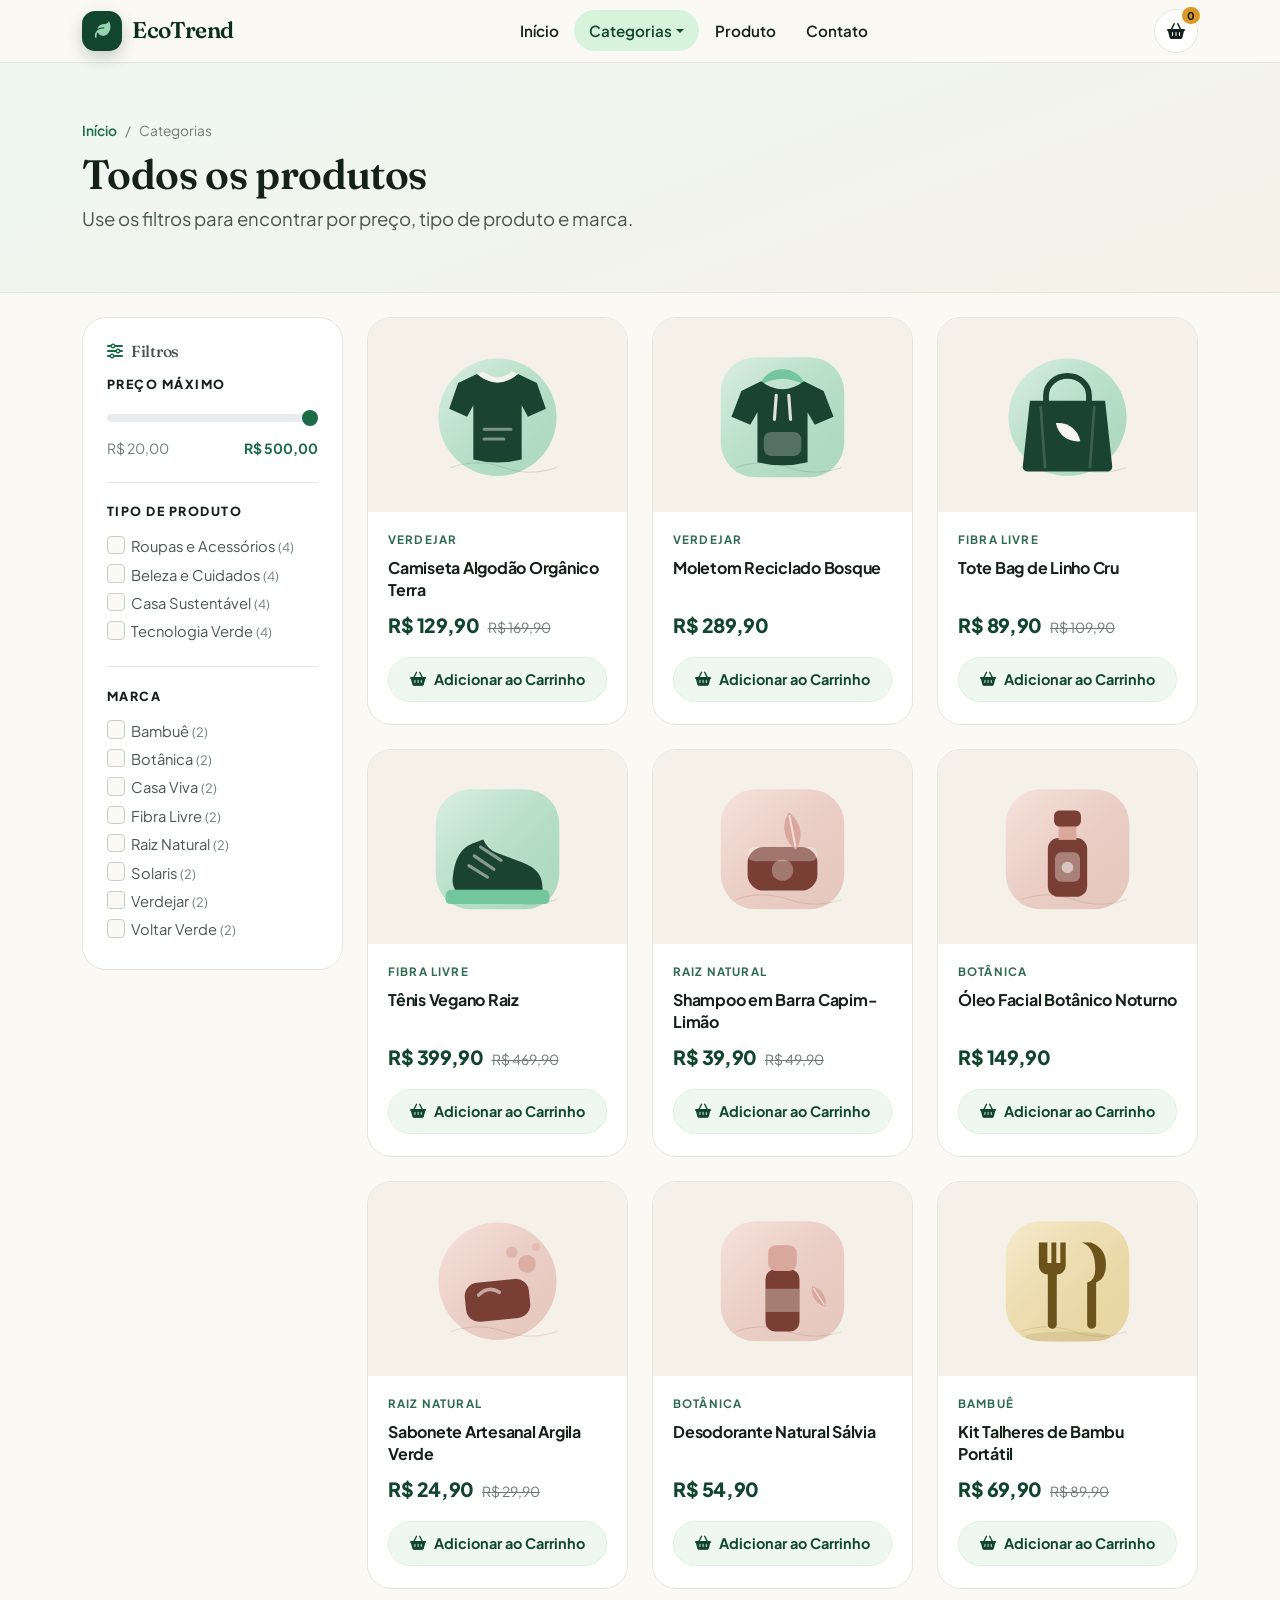
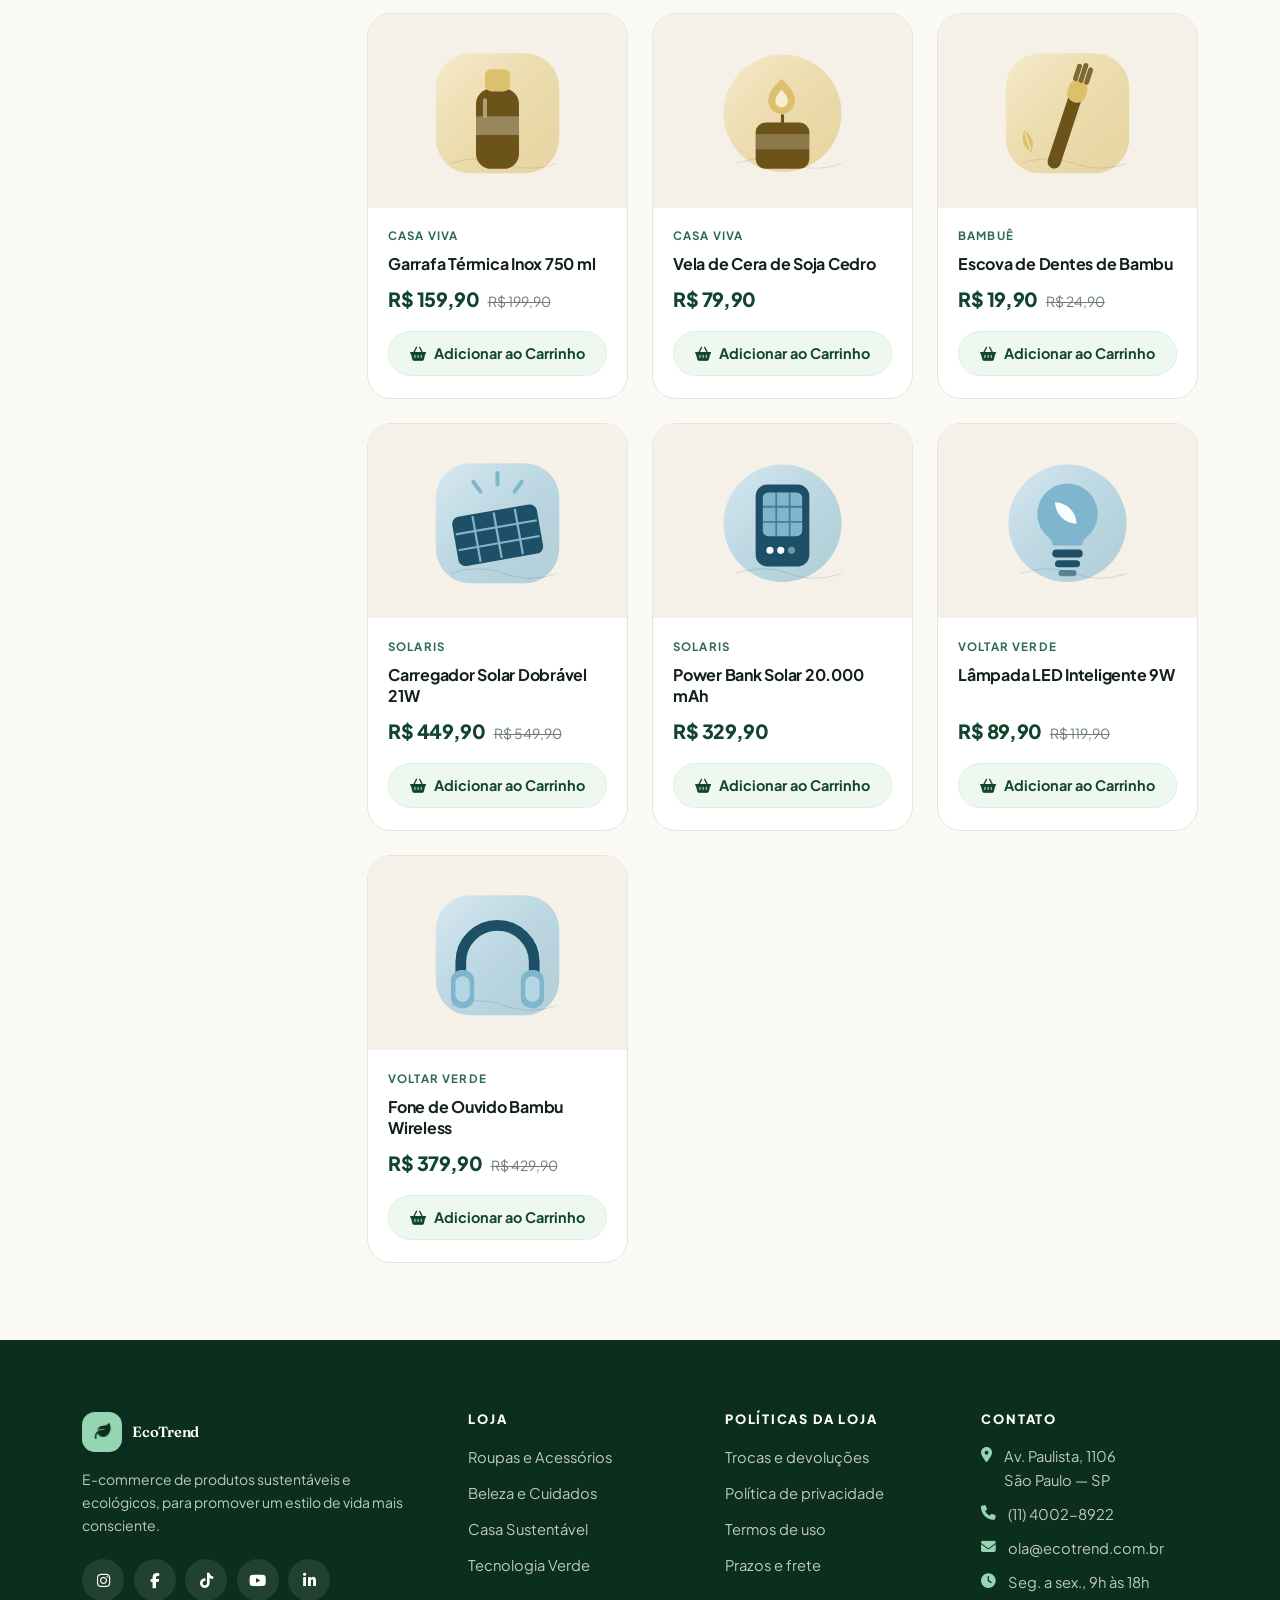
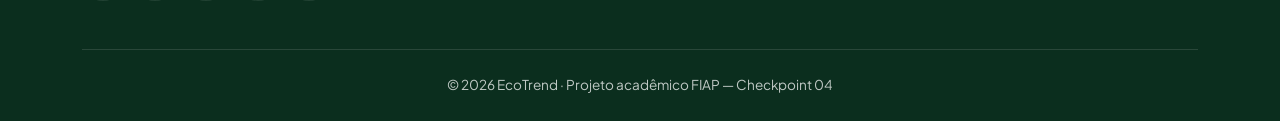
==== src/categorias.html @ 40279499 "adjusted project structure" ====
<!DOCTYPE html>
<html lang="pt-BR">
<head>
  <meta charset="UTF-8">
  <meta name="viewport" content="width=device-width, initial-scale=1">
  <meta name="description" content="Catálogo da EcoTrend com filtros por preço, tipo de produto e marca.">
  <title>Categorias — EcoTrend</title>

  <link rel="icon" href="img/favicon.svg" type="image/svg+xml">

  <!-- Google Fonts -->
  <link rel="preconnect" href="https://fonts.googleapis.com">
  <link rel="preconnect" href="https://fonts.gstatic.com" crossorigin>
  <link href="https://fonts.googleapis.com/css2?family=Fraunces:opsz,wght@9..144,400;9..144,600&family=Plus+Jakarta+Sans:wght@400;500;600;700;800&display=swap" rel="stylesheet">

  <!-- Bootstrap 5 -->
  <link href="https://cdn.jsdelivr.net/npm/bootstrap@5.3.3/dist/css/bootstrap.min.css" rel="stylesheet">
  <!-- Font Awesome 6 -->
  <link href="https://cdnjs.cloudflare.com/ajax/libs/font-awesome/6.5.2/css/all.min.css" rel="stylesheet">
  <!-- Estilos personalizados -->
  <link href="css/style.css" rel="stylesheet">
</head>
<body>

<!-- ===================== HEADER: logo, menu e ícone de carrinho ===================== -->
<header>
  <nav class="navbar navbar-expand-lg navbar-eco sticky-top" aria-label="Navegação principal">
    <div class="container">
      <a class="brand" href="../index.html">
        <span class="brand__mark"><i class="fa-solid fa-leaf"></i></span>
        EcoTrend
      </a>

      <div class="d-flex align-items-center gap-2 order-lg-last">
        <a href="#" class="icon-btn" aria-label="Carrinho de compras">
          <i class="fa-solid fa-basket-shopping"></i>
          <span class="cart-count">0</span>
        </a>
        <button class="navbar-toggler d-lg-none" type="button" data-bs-toggle="collapse"
                data-bs-target="#menuPrincipal" aria-controls="menuPrincipal"
                aria-expanded="false" aria-label="Abrir menu">
          <i class="fa-solid fa-bars"></i>
        </button>
      </div>

      <div class="collapse navbar-collapse flex-lg-grow-1" id="menuPrincipal">
        <ul class="navbar-nav mx-lg-auto mb-2 mb-lg-0">
          <li class="nav-item"><a class="nav-link" href="../index.html">Início</a></li>
          <li class="nav-item dropdown">
            <a class="nav-link active dropdown-toggle" href="categorias.html" role="button"
               data-bs-toggle="dropdown" aria-expanded="false">Categorias</a>
            <ul class="dropdown-menu">
              <li><a class="dropdown-item" href="categorias.html?cat=roupas"><i class="fa-solid fa-shirt"></i> Roupas e Acessórios</a></li>
              <li><a class="dropdown-item" href="categorias.html?cat=beleza"><i class="fa-solid fa-pump-soap"></i> Beleza e Cuidados</a></li>
              <li><a class="dropdown-item" href="categorias.html?cat=casa"><i class="fa-solid fa-mug-saucer"></i> Casa Sustentável</a></li>
              <li><a class="dropdown-item" href="categorias.html?cat=tech"><i class="fa-solid fa-solar-panel"></i> Tecnologia Verde</a></li>
              <li><hr class="dropdown-divider"></li>
              <li><a class="dropdown-item" href="categorias.html"><i class="fa-solid fa-grip"></i> Ver todos os produtos</a></li>
            </ul>
          </li>
          <li class="nav-item"><a class="nav-link" href="produto.html">Produto</a></li>
          <li class="nav-item"><a class="nav-link" href="contato.html">Contato</a></li>
        </ul>
      </div>
    </div>
  </nav>
</header>

<main>
  <section class="page-head">
    <div class="container">
      <nav aria-label="Você está aqui">
        <ol class="breadcrumb mb-2">
          <li class="breadcrumb-item"><a href="../index.html">Início</a></li>
          <li class="breadcrumb-item active" aria-current="page">Categorias</li>
        </ol>
      </nav>
      <h1 class="section-title">Todos os produtos</h1>
      <p class="lead-eco mb-0">Use os filtros para encontrar por preço, tipo de produto e marca.</p>
    </div>
  </section>

  <section class="section pt-4">
    <div class="container">
      <!-- colunas do Bootstrap: filtros à esquerda, produtos à direita -->
      <div class="row g-4">

        <!-- ---------- FILTROS LATERAIS ---------- -->
        <aside class="col-lg-3">
          <div class="filters">
            <h2 class="h6 mb-3"><i class="fa-solid fa-sliders me-2 text-eco"></i>Filtros</h2>

            <div class="filter-group">
              <h3>Preço máximo</h3>
              <input type="range" class="form-range" id="filtroPreco" min="20" max="500" step="10" value="500"
                     aria-label="Preço máximo">
              <div class="d-flex justify-content-between small">
                <span class="text-muted-eco">R$ 20,00</span>
                <strong class="text-eco" id="precoLabel">R$ 500,00</strong>
              </div>
            </div>

            <div class="filter-group">
              <h3>Tipo de produto</h3>
              <div class="form-check">
                  <input class="form-check-input" type="checkbox" value="roupas" id="cat-roupas" data-filtro="categoria">
                  <label class="form-check-label" for="cat-roupas">Roupas e Acessórios
                    <span class="count">(4)</span>
                  </label>
                </div>
                <div class="form-check">
                  <input class="form-check-input" type="checkbox" value="beleza" id="cat-beleza" data-filtro="categoria">
                  <label class="form-check-label" for="cat-beleza">Beleza e Cuidados
                    <span class="count">(4)</span>
                  </label>
                </div>
                <div class="form-check">
                  <input class="form-check-input" type="checkbox" value="casa" id="cat-casa" data-filtro="categoria">
                  <label class="form-check-label" for="cat-casa">Casa Sustentável
                    <span class="count">(4)</span>
                  </label>
                </div>
                <div class="form-check">
                  <input class="form-check-input" type="checkbox" value="tech" id="cat-tech" data-filtro="categoria">
                  <label class="form-check-label" for="cat-tech">Tecnologia Verde
                    <span class="count">(4)</span>
                  </label>
                </div>
            </div>

            <div class="filter-group">
              <h3>Marca</h3>
              <div class="form-check">
                  <input class="form-check-input" type="checkbox" value="Bambuê" id="marca-0" data-filtro="marca">
                  <label class="form-check-label" for="marca-0">Bambuê
                    <span class="count">(2)</span>
                  </label>
                </div>
                <div class="form-check">
                  <input class="form-check-input" type="checkbox" value="Botânica" id="marca-1" data-filtro="marca">
                  <label class="form-check-label" for="marca-1">Botânica
                    <span class="count">(2)</span>
                  </label>
                </div>
                <div class="form-check">
                  <input class="form-check-input" type="checkbox" value="Casa Viva" id="marca-2" data-filtro="marca">
                  <label class="form-check-label" for="marca-2">Casa Viva
                    <span class="count">(2)</span>
                  </label>
                </div>
                <div class="form-check">
                  <input class="form-check-input" type="checkbox" value="Fibra Livre" id="marca-3" data-filtro="marca">
                  <label class="form-check-label" for="marca-3">Fibra Livre
                    <span class="count">(2)</span>
                  </label>
                </div>
                <div class="form-check">
                  <input class="form-check-input" type="checkbox" value="Raiz Natural" id="marca-4" data-filtro="marca">
                  <label class="form-check-label" for="marca-4">Raiz Natural
                    <span class="count">(2)</span>
                  </label>
                </div>
                <div class="form-check">
                  <input class="form-check-input" type="checkbox" value="Solaris" id="marca-5" data-filtro="marca">
                  <label class="form-check-label" for="marca-5">Solaris
                    <span class="count">(2)</span>
                  </label>
                </div>
                <div class="form-check">
                  <input class="form-check-input" type="checkbox" value="Verdejar" id="marca-6" data-filtro="marca">
                  <label class="form-check-label" for="marca-6">Verdejar
                    <span class="count">(2)</span>
                  </label>
                </div>
                <div class="form-check">
                  <input class="form-check-input" type="checkbox" value="Voltar Verde" id="marca-7" data-filtro="marca">
                  <label class="form-check-label" for="marca-7">Voltar Verde
                    <span class="count">(2)</span>
                  </label>
                </div>
            </div>
          </div>
        </aside>

        <!-- ---------- LISTA DE PRODUTOS (CSS Grid) ---------- -->
        <div class="col-lg-9">
          <div class="product-grid" id="gradeProdutos">
            <article class="card product-card h-100" data-categoria="roupas" data-marca="Verdejar" data-preco="129.90">
          <div class="product-card__media">
            <a href="produto.html" aria-label="Ver detalhes de Camiseta Algodão Orgânico Terra">
              <img src="img/camiseta.svg" class="card-img-top" alt="Camiseta Algodão Orgânico Terra" loading="lazy" width="400" height="300">
            </a>
          </div>
          <div class="card-body">
            <span class="product-card__brand">Verdejar</span>
            <h3 class="card-title"><a href="produto.html">Camiseta Algodão Orgânico Terra</a></h3>
            <p class="price mb-2">
              <span class="price__now">R$ 129,90</span>
            <span class="price__old">R$ 169,90</span>
            </p>
            <button type="button" class="btn btn-add">
              <i class="fa-solid fa-basket-shopping"></i> Adicionar ao Carrinho
            </button>
          </div>
        </article>
        <article class="card product-card h-100" data-categoria="roupas" data-marca="Verdejar" data-preco="289.90">
          <div class="product-card__media">
            <a href="produto.html" aria-label="Ver detalhes de Moletom Reciclado Bosque">
              <img src="img/moletom.svg" class="card-img-top" alt="Moletom Reciclado Bosque" loading="lazy" width="400" height="300">
            </a>
          </div>
          <div class="card-body">
            <span class="product-card__brand">Verdejar</span>
            <h3 class="card-title"><a href="produto.html">Moletom Reciclado Bosque</a></h3>
            <p class="price mb-2">
              <span class="price__now">R$ 289,90</span>
            </p>
            <button type="button" class="btn btn-add">
              <i class="fa-solid fa-basket-shopping"></i> Adicionar ao Carrinho
            </button>
          </div>
        </article>
        <article class="card product-card h-100" data-categoria="roupas" data-marca="Fibra Livre" data-preco="89.90">
          <div class="product-card__media">
            <a href="produto.html" aria-label="Ver detalhes de Tote Bag de Linho Cru">
              <img src="img/tote.svg" class="card-img-top" alt="Tote Bag de Linho Cru" loading="lazy" width="400" height="300">
            </a>
          </div>
          <div class="card-body">
            <span class="product-card__brand">Fibra Livre</span>
            <h3 class="card-title"><a href="produto.html">Tote Bag de Linho Cru</a></h3>
            <p class="price mb-2">
              <span class="price__now">R$ 89,90</span>
            <span class="price__old">R$ 109,90</span>
            </p>
            <button type="button" class="btn btn-add">
              <i class="fa-solid fa-basket-shopping"></i> Adicionar ao Carrinho
            </button>
          </div>
        </article>
        <article class="card product-card h-100" data-categoria="roupas" data-marca="Fibra Livre" data-preco="399.90">
          <div class="product-card__media">
            <a href="produto.html" aria-label="Ver detalhes de Tênis Vegano Raiz">
              <img src="img/tenis.svg" class="card-img-top" alt="Tênis Vegano Raiz" loading="lazy" width="400" height="300">
            </a>
          </div>
          <div class="card-body">
            <span class="product-card__brand">Fibra Livre</span>
            <h3 class="card-title"><a href="produto.html">Tênis Vegano Raiz</a></h3>
            <p class="price mb-2">
              <span class="price__now">R$ 399,90</span>
            <span class="price__old">R$ 469,90</span>
            </p>
            <button type="button" class="btn btn-add">
              <i class="fa-solid fa-basket-shopping"></i> Adicionar ao Carrinho
            </button>
          </div>
        </article>
        <article class="card product-card h-100" data-categoria="beleza" data-marca="Raiz Natural" data-preco="39.90">
          <div class="product-card__media">
            <a href="produto.html" aria-label="Ver detalhes de Shampoo em Barra Capim-Limão">
              <img src="img/shampoo-barra.svg" class="card-img-top" alt="Shampoo em Barra Capim-Limão" loading="lazy" width="400" height="300">
            </a>
          </div>
          <div class="card-body">
            <span class="product-card__brand">Raiz Natural</span>
            <h3 class="card-title"><a href="produto.html">Shampoo em Barra Capim-Limão</a></h3>
            <p class="price mb-2">
              <span class="price__now">R$ 39,90</span>
            <span class="price__old">R$ 49,90</span>
            </p>
            <button type="button" class="btn btn-add">
              <i class="fa-solid fa-basket-shopping"></i> Adicionar ao Carrinho
            </button>
          </div>
        </article>
        <article class="card product-card h-100" data-categoria="beleza" data-marca="Botânica" data-preco="149.90">
          <div class="product-card__media">
            <a href="produto.html" aria-label="Ver detalhes de Óleo Facial Botânico Noturno">
              <img src="img/oleo-facial.svg" class="card-img-top" alt="Óleo Facial Botânico Noturno" loading="lazy" width="400" height="300">
            </a>
          </div>
          <div class="card-body">
            <span class="product-card__brand">Botânica</span>
            <h3 class="card-title"><a href="produto.html">Óleo Facial Botânico Noturno</a></h3>
            <p class="price mb-2">
              <span class="price__now">R$ 149,90</span>
            </p>
            <button type="button" class="btn btn-add">
              <i class="fa-solid fa-basket-shopping"></i> Adicionar ao Carrinho
            </button>
          </div>
        </article>
        <article class="card product-card h-100" data-categoria="beleza" data-marca="Raiz Natural" data-preco="24.90">
          <div class="product-card__media">
            <a href="produto.html" aria-label="Ver detalhes de Sabonete Artesanal Argila Verde">
              <img src="img/sabonete.svg" class="card-img-top" alt="Sabonete Artesanal Argila Verde" loading="lazy" width="400" height="300">
            </a>
          </div>
          <div class="card-body">
            <span class="product-card__brand">Raiz Natural</span>
            <h3 class="card-title"><a href="produto.html">Sabonete Artesanal Argila Verde</a></h3>
            <p class="price mb-2">
              <span class="price__now">R$ 24,90</span>
            <span class="price__old">R$ 29,90</span>
            </p>
            <button type="button" class="btn btn-add">
              <i class="fa-solid fa-basket-shopping"></i> Adicionar ao Carrinho
            </button>
          </div>
        </article>
        <article class="card product-card h-100" data-categoria="beleza" data-marca="Botânica" data-preco="54.90">
          <div class="product-card__media">
            <a href="produto.html" aria-label="Ver detalhes de Desodorante Natural Sálvia">
              <img src="img/desodorante.svg" class="card-img-top" alt="Desodorante Natural Sálvia" loading="lazy" width="400" height="300">
            </a>
          </div>
          <div class="card-body">
            <span class="product-card__brand">Botânica</span>
            <h3 class="card-title"><a href="produto.html">Desodorante Natural Sálvia</a></h3>
            <p class="price mb-2">
              <span class="price__now">R$ 54,90</span>
            </p>
            <button type="button" class="btn btn-add">
              <i class="fa-solid fa-basket-shopping"></i> Adicionar ao Carrinho
            </button>
          </div>
        </article>
        <article class="card product-card h-100" data-categoria="casa" data-marca="Bambuê" data-preco="69.90">
          <div class="product-card__media">
            <a href="produto.html" aria-label="Ver detalhes de Kit Talheres de Bambu Portátil">
              <img src="img/talheres.svg" class="card-img-top" alt="Kit Talheres de Bambu Portátil" loading="lazy" width="400" height="300">
            </a>
          </div>
          <div class="card-body">
            <span class="product-card__brand">Bambuê</span>
            <h3 class="card-title"><a href="produto.html">Kit Talheres de Bambu Portátil</a></h3>
            <p class="price mb-2">
              <span class="price__now">R$ 69,90</span>
            <span class="price__old">R$ 89,90</span>
            </p>
            <button type="button" class="btn btn-add">
              <i class="fa-solid fa-basket-shopping"></i> Adicionar ao Carrinho
            </button>
          </div>
        </article>
        <article class="card product-card h-100" data-categoria="casa" data-marca="Casa Viva" data-preco="159.90">
          <div class="product-card__media">
            <a href="produto.html" aria-label="Ver detalhes de Garrafa Térmica Inox 750 ml">
              <img src="img/garrafa.svg" class="card-img-top" alt="Garrafa Térmica Inox 750 ml" loading="lazy" width="400" height="300">
            </a>
          </div>
          <div class="card-body">
            <span class="product-card__brand">Casa Viva</span>
            <h3 class="card-title"><a href="produto.html">Garrafa Térmica Inox 750 ml</a></h3>
            <p class="price mb-2">
              <span class="price__now">R$ 159,90</span>
            <span class="price__old">R$ 199,90</span>
            </p>
            <button type="button" class="btn btn-add">
              <i class="fa-solid fa-basket-shopping"></i> Adicionar ao Carrinho
            </button>
          </div>
        </article>
        <article class="card product-card h-100" data-categoria="casa" data-marca="Casa Viva" data-preco="79.90">
          <div class="product-card__media">
            <a href="produto.html" aria-label="Ver detalhes de Vela de Cera de Soja Cedro">
              <img src="img/vela.svg" class="card-img-top" alt="Vela de Cera de Soja Cedro" loading="lazy" width="400" height="300">
            </a>
          </div>
          <div class="card-body">
            <span class="product-card__brand">Casa Viva</span>
            <h3 class="card-title"><a href="produto.html">Vela de Cera de Soja Cedro</a></h3>
            <p class="price mb-2">
              <span class="price__now">R$ 79,90</span>
            </p>
            <button type="button" class="btn btn-add">
              <i class="fa-solid fa-basket-shopping"></i> Adicionar ao Carrinho
            </button>
          </div>
        </article>
        <article class="card product-card h-100" data-categoria="casa" data-marca="Bambuê" data-preco="19.90">
          <div class="product-card__media">
            <a href="produto.html" aria-label="Ver detalhes de Escova de Dentes de Bambu">
              <img src="img/escova.svg" class="card-img-top" alt="Escova de Dentes de Bambu" loading="lazy" width="400" height="300">
            </a>
          </div>
          <div class="card-body">
            <span class="product-card__brand">Bambuê</span>
            <h3 class="card-title"><a href="produto.html">Escova de Dentes de Bambu</a></h3>
            <p class="price mb-2">
              <span class="price__now">R$ 19,90</span>
            <span class="price__old">R$ 24,90</span>
            </p>
            <button type="button" class="btn btn-add">
              <i class="fa-solid fa-basket-shopping"></i> Adicionar ao Carrinho
            </button>
          </div>
        </article>
        <article class="card product-card h-100" data-categoria="tech" data-marca="Solaris" data-preco="449.90">
          <div class="product-card__media">
            <a href="produto.html" aria-label="Ver detalhes de Carregador Solar Dobrável 21W">
              <img src="img/carregador-solar.svg" class="card-img-top" alt="Carregador Solar Dobrável 21W" loading="lazy" width="400" height="300">
            </a>
          </div>
          <div class="card-body">
            <span class="product-card__brand">Solaris</span>
            <h3 class="card-title"><a href="produto.html">Carregador Solar Dobrável 21W</a></h3>
            <p class="price mb-2">
              <span class="price__now">R$ 449,90</span>
            <span class="price__old">R$ 549,90</span>
            </p>
            <button type="button" class="btn btn-add">
              <i class="fa-solid fa-basket-shopping"></i> Adicionar ao Carrinho
            </button>
          </div>
        </article>
        <article class="card product-card h-100" data-categoria="tech" data-marca="Solaris" data-preco="329.90">
          <div class="product-card__media">
            <a href="produto.html" aria-label="Ver detalhes de Power Bank Solar 20.000 mAh">
              <img src="img/powerbank.svg" class="card-img-top" alt="Power Bank Solar 20.000 mAh" loading="lazy" width="400" height="300">
            </a>
          </div>
          <div class="card-body">
            <span class="product-card__brand">Solaris</span>
            <h3 class="card-title"><a href="produto.html">Power Bank Solar 20.000 mAh</a></h3>
            <p class="price mb-2">
              <span class="price__now">R$ 329,90</span>
            </p>
            <button type="button" class="btn btn-add">
              <i class="fa-solid fa-basket-shopping"></i> Adicionar ao Carrinho
            </button>
          </div>
        </article>
        <article class="card product-card h-100" data-categoria="tech" data-marca="Voltar Verde" data-preco="89.90">
          <div class="product-card__media">
            <a href="produto.html" aria-label="Ver detalhes de Lâmpada LED Inteligente 9W">
              <img src="img/lampada.svg" class="card-img-top" alt="Lâmpada LED Inteligente 9W" loading="lazy" width="400" height="300">
            </a>
          </div>
          <div class="card-body">
            <span class="product-card__brand">Voltar Verde</span>
            <h3 class="card-title"><a href="produto.html">Lâmpada LED Inteligente 9W</a></h3>
            <p class="price mb-2">
              <span class="price__now">R$ 89,90</span>
            <span class="price__old">R$ 119,90</span>
            </p>
            <button type="button" class="btn btn-add">
              <i class="fa-solid fa-basket-shopping"></i> Adicionar ao Carrinho
            </button>
          </div>
        </article>
        <article class="card product-card h-100" data-categoria="tech" data-marca="Voltar Verde" data-preco="379.90">
          <div class="product-card__media">
            <a href="produto.html" aria-label="Ver detalhes de Fone de Ouvido Bambu Wireless">
              <img src="img/fones.svg" class="card-img-top" alt="Fone de Ouvido Bambu Wireless" loading="lazy" width="400" height="300">
            </a>
          </div>
          <div class="card-body">
            <span class="product-card__brand">Voltar Verde</span>
            <h3 class="card-title"><a href="produto.html">Fone de Ouvido Bambu Wireless</a></h3>
            <p class="price mb-2">
              <span class="price__now">R$ 379,90</span>
            <span class="price__old">R$ 429,90</span>
            </p>
            <button type="button" class="btn btn-add">
              <i class="fa-solid fa-basket-shopping"></i> Adicionar ao Carrinho
            </button>
          </div>
        </article>
          </div>
        </div>
      </div>
    </div>
  </section>
</main>

<!-- ===================== FOOTER ===================== -->
<footer class="footer">
  <div class="container">
    <div class="footer-grid">
      <div>
        <a class="brand mb-3 d-inline-flex" href="../index.html">
          <span class="brand__mark"><i class="fa-solid fa-leaf"></i></span> EcoTrend
        </a>
        <p class="small">E-commerce de produtos sustentáveis e ecológicos, para promover um estilo de vida mais consciente.</p>
        <div class="social">
          <a href="#" aria-label="Instagram"><i class="fa-brands fa-instagram"></i></a>
          <a href="#" aria-label="Facebook"><i class="fa-brands fa-facebook-f"></i></a>
          <a href="#" aria-label="TikTok"><i class="fa-brands fa-tiktok"></i></a>
          <a href="#" aria-label="YouTube"><i class="fa-brands fa-youtube"></i></a>
          <a href="#" aria-label="LinkedIn"><i class="fa-brands fa-linkedin-in"></i></a>
        </div>
      </div>

      <div>
        <h4>Loja</h4>
        <ul>
          <li><a href="categorias.html?cat=roupas">Roupas e Acessórios</a></li>
          <li><a href="categorias.html?cat=beleza">Beleza e Cuidados</a></li>
          <li><a href="categorias.html?cat=casa">Casa Sustentável</a></li>
          <li><a href="categorias.html?cat=tech">Tecnologia Verde</a></li>
        </ul>
      </div>

      <div>
        <h4>Políticas da loja</h4>
        <ul>
          <li><a href="#">Trocas e devoluções</a></li>
          <li><a href="#">Política de privacidade</a></li>
          <li><a href="#">Termos de uso</a></li>
          <li><a href="#">Prazos e frete</a></li>
        </ul>
      </div>

      <div>
        <h4>Contato</h4>
        <ul>
          <li class="contact-line"><i class="fa-solid fa-location-dot"></i><span>Av. Paulista, 1106<br>São Paulo — SP</span></li>
          <li class="contact-line"><i class="fa-solid fa-phone"></i><span>(11) 4002-8922</span></li>
          <li class="contact-line"><i class="fa-solid fa-envelope"></i><a href="mailto:ola@ecotrend.com.br">ola@ecotrend.com.br</a></li>
          <li class="contact-line"><i class="fa-solid fa-clock"></i><span>Seg. a sex., 9h às 18h</span></li>
        </ul>
      </div>
    </div>

    <div class="footer-bottom text-center">
      <p class="mb-0">© 2026 EcoTrend · Projeto acadêmico FIAP — Checkpoint 04</p>
    </div>
  </div>
</footer>

<script src="https://cdn.jsdelivr.net/npm/bootstrap@5.3.3/dist/js/bootstrap.bundle.min.js"></script>
<script src="js/main.js"></script>
</body>
</html>
---- src/css/style.css ----
/* =========================================================================
   EcoTrend — Estilos personalizados (sobrescreve o Bootstrap)
   Checkpoint 04 — Front-end Design | FIAP
   Sumário:
     01. Design tokens
     02. Base e tipografia
     03. Utilitários e botões
     04. Header e navegação
     05. Banner (carrossel)
     06. Cards de produto
     07. Página de categorias (filtros e grid)
     08. Página de detalhes do produto
     09. Página de contato (formulário)
     10. Rodapé
     11. Responsividade
   ========================================================================= */

/* ---------- 01. Design tokens ---------------------------------------- */
:root {
  --eco-900: #0B2E1E;
  --eco-800: #12452E;
  --eco-700: #1B6B47;
  --eco-600: #2D6A4F;
  --eco-500: #40916C;
  --eco-400: #63B38A;
  --eco-300: #95D5B2;
  --eco-100: #D8F3DC;
  --eco-50:  #EEF8F1;

  --sand:  #F5F1E8;
  --cream: #FBF9F4;
  --clay:  #C98B7E;
  --amber: #D99A2B;

  --ink:   #14201A;
  --body:  #46564E;
  --muted: #6E7D75;
  --line:  #E2E6E0;

  --radius-sm: 10px;
  --radius:    16px;
  --radius-lg: 24px;

  --shadow-sm: 0 2px 10px rgba(11, 46, 30, .06);
  --shadow:    0 10px 30px rgba(11, 46, 30, .08);
  --shadow-lg: 0 22px 60px rgba(11, 46, 30, .14);

  --ease: cubic-bezier(.22, .8, .3, 1);

  /* sobrescrita das variáveis do próprio Bootstrap */
  --bs-body-font-family: "Plus Jakarta Sans", system-ui, -apple-system, "Segoe UI", sans-serif;
  --bs-body-color: var(--body);
  --bs-body-bg: var(--cream);
  --bs-border-color: var(--line);
  --bs-primary: var(--eco-600);
  --bs-primary-rgb: 45, 106, 79;
  --bs-link-color: var(--eco-700);
  --bs-link-hover-color: var(--eco-900);
  --bs-focus-ring-color: rgba(45, 106, 79, .28);
}

/* ---------- 02. Base e tipografia ------------------------------------ */
html { scroll-behavior: smooth; }

body {
  background: var(--cream);
  color: var(--body);
  font-family: var(--bs-body-font-family);
  line-height: 1.65;
  overflow-x: hidden;
}

h1, h2, h3, h4, h5 {
  font-family: "Fraunces", Georgia, "Times New Roman", serif;
  color: var(--ink);
  font-weight: 600;
  letter-spacing: -.015em;
  line-height: 1.15;
}

.section-title { font-size: clamp(1.7rem, 3.2vw, 2.6rem); margin-bottom: .35rem; }
.lead-eco { font-size: clamp(1rem, 1.6vw, 1.16rem); color: var(--body); max-width: 56ch; }

a { text-decoration: none; transition: color .2s var(--ease); }

::selection { background: var(--eco-300); color: var(--eco-900); }

:focus-visible {
  outline: 3px solid var(--eco-400);
  outline-offset: 2px;
  border-radius: 6px;
}

/* ---------- 03. Utilitários e botões --------------------------------- */
.text-eco       { color: var(--eco-700) !important; }
.text-muted-eco { color: var(--muted) !important; }
.bg-sand        { background: var(--sand) !important; }

.section { padding: clamp(3rem, 6vw, 5rem) 0; }

.eyebrow {
  display: inline-flex;
  align-items: center;
  gap: .5rem;
  font-size: .74rem;
  font-weight: 700;
  letter-spacing: .16em;
  text-transform: uppercase;
  color: var(--eco-700);
  background: var(--eco-100);
  padding: .4rem .85rem;
  border-radius: 999px;
}

.btn {
  --bs-btn-font-weight: 600;
  border-radius: 999px;
  padding: .72rem 1.6rem;
  transition: transform .22s var(--ease), box-shadow .22s var(--ease),
              background-color .2s var(--ease), color .2s var(--ease);
}
.btn:active { transform: translateY(1px); }

.btn-eco {
  background: var(--eco-700);
  color: #fff;
  box-shadow: 0 8px 22px rgba(27, 107, 71, .28);
}
.btn-eco:hover, .btn-eco:focus { background: var(--eco-900); color: #fff; transform: translateY(-2px); }


.link-arrow {
  font-weight: 600;
  color: var(--eco-800);
  display: inline-flex;
  align-items: center;
  gap: .5rem;
}
.link-arrow i { transition: transform .25s var(--ease); }
.link-arrow:hover { color: var(--eco-600); }
.link-arrow:hover i { transform: translateX(5px); }

.badge-eco {
  background: var(--eco-100);
  color: var(--eco-800);
  font-weight: 600;
  border-radius: 999px;
  padding: .34rem .7rem;
  font-size: .74rem;
}

/* ---------- 04. Header e navegação ----------------------------------- */
.navbar-eco {
  background: rgba(251, 249, 244, .92);
  backdrop-filter: blur(14px);
  -webkit-backdrop-filter: blur(14px);
  border-bottom: 1px solid var(--line);
  padding-block: .55rem;
}

.brand {
  display: inline-flex;
  align-items: center;
  gap: .65rem;
  font-family: "Fraunces", Georgia, serif;
  font-size: 1.42rem;
  font-weight: 600;
  color: var(--eco-900);
  letter-spacing: -.02em;
}
.brand:hover { color: var(--eco-700); }
.brand__mark {
  width: 40px; height: 40px;
  display: grid; place-items: center;
  background: var(--eco-800);
  color: var(--eco-300);
  border-radius: 13px;
  font-size: 1.05rem;
  box-shadow: 0 6px 16px rgba(11, 46, 30, .22);
}
.brand__mark i { transform: rotate(-8deg); }

.navbar-eco .nav-link {
  color: var(--ink);
  font-weight: 600;
  font-size: .95rem;
  padding: .5rem .95rem !important;
  border-radius: 999px;
}
.navbar-eco .nav-link:hover { color: var(--eco-700); background: var(--eco-50); }
.navbar-eco .nav-link.active { color: var(--eco-800); background: var(--eco-100); }

.navbar-eco .dropdown-menu {
  border: 1px solid var(--line);
  border-radius: var(--radius);
  box-shadow: var(--shadow);
  padding: .5rem;
  min-width: 260px;
}
.navbar-eco .dropdown-item {
  border-radius: 10px;
  padding: .6rem .8rem;
  font-weight: 500;
  color: var(--body);
  display: flex;
  align-items: center;
  gap: .7rem;
}
.navbar-eco .dropdown-item:hover { background: var(--eco-50); color: var(--eco-800); }
.navbar-eco .dropdown-item i { color: var(--eco-500); width: 1.1rem; text-align: center; }

.icon-btn {
  width: 44px; height: 44px;
  border-radius: 50%;
  border: 1px solid var(--line);
  background: #fff;
  color: var(--ink);
  display: grid; place-items: center;
  position: relative;
  transition: all .22s var(--ease);
}
.icon-btn:hover { background: var(--eco-800); color: #fff; border-color: var(--eco-800); }

.cart-count {
  position: absolute;
  top: -5px; right: -5px;
  min-width: 21px; height: 21px;
  padding: 0 5px;
  background: var(--amber);
  color: #241a02;
  font-size: .68rem;
  font-weight: 800;
  border-radius: 999px;
  display: grid; place-items: center;
  border: 2px solid var(--cream);
}

.navbar-toggler { border: 1px solid var(--line); border-radius: 12px; padding: .45rem .6rem; }
.navbar-toggler:focus { box-shadow: none; }

/* ---------- 05. Banner (carrossel) ----------------------------------- */
.hero { background: var(--sand); position: relative; overflow: hidden; }

.hero-slide {
  display: grid;
  grid-template-columns: 1.05fr .95fr;
  align-items: center;
  gap: 2.5rem;
  min-height: clamp(480px, 70vh, 640px);
  padding: 3rem 0;
}

.hero-slide__content { max-width: 40rem; }
.hero-slide__title {
  font-size: clamp(2.2rem, 5vw, 3.9rem);
  line-height: 1.03;
  letter-spacing: -.03em;
  margin: 1rem 0;
}
.hero-slide__text { font-size: clamp(1rem, 1.5vw, 1.14rem); max-width: 44ch; margin-bottom: 1.9rem; }

.hero-stage {
  position: relative;
  display: grid;
  place-items: center;
  aspect-ratio: 1 / 1;
  max-width: 440px;
  margin-inline: auto;
  width: 100%;
}
.hero-stage::before {
  content: "";
  position: absolute; inset: 0;
  border-radius: 46% 54% 58% 42% / 52% 46% 54% 48%;
  background: radial-gradient(circle at 30% 28%, #fff 0%, var(--eco-100) 55%, var(--eco-300) 100%);
}
.hero-stage img {
  position: relative;
  width: 76%;
  filter: drop-shadow(0 26px 42px rgba(11, 46, 30, .2));
}

.hero-carousel .carousel-indicators { bottom: 1.4rem; margin-bottom: 0; gap: .5rem; }
.hero-carousel .carousel-indicators [data-bs-target] {
  width: 34px; height: 5px;
  border-radius: 999px;
  background: var(--eco-800);
  opacity: .22;
  border: 0;
  transition: all .3s var(--ease);
}
.hero-carousel .carousel-indicators .active { opacity: 1; width: 54px; }

.hero-carousel .carousel-control-prev,
.hero-carousel .carousel-control-next {
  width: 52px; height: 52px;
  top: auto; bottom: 1.9rem;
  background: #fff;
  border-radius: 50%;
  opacity: 1;
  box-shadow: var(--shadow);
  color: var(--eco-900);
  display: grid; place-items: center;
  transition: all .22s var(--ease);
}
.hero-carousel .carousel-control-prev { left: auto; right: 5.2rem; }
.hero-carousel .carousel-control-next { right: 1.2rem; }
.hero-carousel .carousel-control-prev:hover,
.hero-carousel .carousel-control-next:hover { background: var(--eco-800); color: #fff; }

/* ---------- 06. Cards de produto (componente card do Bootstrap) ------ */
.product-card {
  background: #fff;
  border: 1px solid var(--line);
  border-radius: var(--radius-lg);
  overflow: hidden;
  transition: transform .3s var(--ease), box-shadow .3s var(--ease), border-color .3s var(--ease);
}
.product-card:hover {
  transform: translateY(-7px);
  box-shadow: var(--shadow-lg);
  border-color: var(--eco-300);
}

.product-card__media {
  position: relative;
  background: var(--sand);
  aspect-ratio: 4 / 3;
  overflow: hidden;
}
.product-card__media a {            /* o link preenche toda a área da imagem */
  display: block;
  width: 100%;
  height: 100%;
}
.product-card__media img {
  display: block;
  width: 100%; height: 100%;
  object-fit: contain;              /* mostra a ilustração inteira, sem corte */
  padding: .5rem;
  transition: transform .45s var(--ease);
}
.product-card:hover .product-card__media img { transform: scale(1.07); }


.product-card .card-body {
  padding: 1.15rem 1.25rem 1.35rem;
  display: flex;
  flex-direction: column;
  gap: .5rem;
}
.product-card__brand {
  font-size: .72rem; font-weight: 700; letter-spacing: .1em;
  text-transform: uppercase; color: var(--eco-600);
}
.product-card .card-title {
  font-family: var(--bs-body-font-family);
  font-size: 1rem; font-weight: 700; color: var(--ink);
  line-height: 1.35; margin: 0;
}
.product-card .card-title a { color: inherit; }
.product-card .card-title a:hover { color: var(--eco-700); }


.price { display: flex; align-items: baseline; gap: .5rem; margin-top: auto; }
.price__now { font-size: 1.22rem; font-weight: 800; color: var(--eco-800); letter-spacing: -.02em; }
.price__old { font-size: .87rem; color: var(--muted); text-decoration: line-through; }

.btn-add {
  width: 100%;
  background: var(--eco-50);
  color: var(--eco-800);
  border: 1px solid var(--eco-100);
  font-weight: 700;
  font-size: .9rem;
  padding: .68rem 1rem;
  border-radius: 999px;
  display: inline-flex; align-items: center; justify-content: center; gap: .5rem;
}
.btn-add:hover { background: var(--eco-800); border-color: var(--eco-800); color: #fff; }

/* ---------- 07. Página de categorias --------------------------------- */
.page-head {
  background: linear-gradient(160deg, var(--eco-50), var(--sand));
  border-bottom: 1px solid var(--line);
  padding: clamp(2.2rem, 5vw, 3.6rem) 0;
}
.breadcrumb { --bs-breadcrumb-divider-color: var(--muted); font-size: .86rem; margin-bottom: .6rem; }
.breadcrumb a { color: var(--eco-700); font-weight: 600; }
.breadcrumb-item.active { color: var(--muted); }

.filters {
  background: #fff;
  border: 1px solid var(--line);
  border-radius: var(--radius-lg);
  padding: 1.5rem;
  position: sticky;
  top: 90px;
}
.filters h3 {
  font-family: var(--bs-body-font-family);
  font-size: .78rem; font-weight: 800;
  letter-spacing: .12em; text-transform: uppercase;
  color: var(--ink);
  margin-bottom: .9rem;
}
.filter-group + .filter-group { border-top: 1px solid var(--line); margin-top: 1.35rem; padding-top: 1.35rem; }

.form-check-input {
  border-color: #C6CFC9;
  width: 1.15em; height: 1.15em;
  margin-top: .18em;
}
.form-check-input:checked { background-color: var(--eco-600); border-color: var(--eco-600); }
.form-check-input:focus { border-color: var(--eco-400); box-shadow: 0 0 0 .2rem rgba(64, 145, 108, .18); }
.form-check-label { font-size: .92rem; cursor: pointer; color: var(--body); }
.form-check-label .count { color: var(--muted); font-size: .8rem; }

.form-range { accent-color: var(--eco-600); }
.form-range::-webkit-slider-thumb { background: var(--eco-700); }
.form-range::-moz-range-thumb { background: var(--eco-700); border: 0; }

/* grade de produtos montada com CSS Grid */
.product-grid {
  display: grid;
  grid-template-columns: repeat(auto-fill, minmax(255px, 1fr));
  gap: 1.5rem;
  align-items: stretch;
}
.product-grid .product-card { display: flex; flex-direction: column; height: 100%; }
.product-grid .product-card[hidden] { display: none; }   /* usado pelos filtros */
.product-grid .card-body { flex: 1; }

/* ---------- 08. Página de detalhes do produto ------------------------ */
.produto-media {
  background: var(--sand);
  border-radius: var(--radius-lg);
  border: 1px solid var(--line);
  aspect-ratio: 1 / 1;
  display: grid; place-items: center;
  overflow: hidden;
}
.produto-media img { width: 88%; }

.product-title { font-size: clamp(1.75rem, 3.4vw, 2.5rem); margin: .55rem 0 .8rem; }

.price-block { background: var(--eco-50); border-radius: var(--radius); padding: 1.25rem 1.4rem; }
.price-block .price__now { font-size: 2.1rem; }

.spec-list { display: grid; gap: .1rem; }
.spec-list div {
  display: grid;
  grid-template-columns: minmax(120px, 34%) 1fr;
  gap: 1rem;
  padding: .8rem .2rem;
  border-bottom: 1px solid var(--line);
  font-size: .93rem;
}
.spec-list dt { color: var(--muted); font-weight: 600; }
.spec-list dd { margin: 0; color: var(--ink); font-weight: 600; }

/* ---------- 09. Página de contato ------------------------------------ */
.form-control, .form-select {
  border-radius: var(--radius-sm);
  border-color: var(--line);
  padding: .8rem 1rem;
  font-size: .95rem;
  color: var(--ink);
  background-color: #fff;
}
.form-control:focus, .form-select:focus {
  border-color: var(--eco-400);
  box-shadow: 0 0 0 .2rem rgba(64, 145, 108, .16);
}
.form-control::placeholder { color: #9AA7A0; }
.form-label { font-weight: 700; font-size: .86rem; color: var(--ink); margin-bottom: .4rem; }
.invalid-feedback { font-size: .82rem; }

.form-panel {
  background: #fff;
  border: 1px solid var(--line);
  border-radius: var(--radius-lg);
  padding: clamp(1.6rem, 3vw, 2.6rem);
  box-shadow: var(--shadow-sm);
}

.info-card {
  background: #fff;
  border: 1px solid var(--line);
  border-radius: var(--radius-lg);
  padding: 1.6rem;
}
.info-card i {
  width: 50px; height: 50px; border-radius: 15px;
  background: var(--eco-100); color: var(--eco-700);
  display: grid; place-items: center; font-size: 1.15rem;
  margin-bottom: 1rem;
}

/* ---------- 10. Rodapé ----------------------------------------------- */
.footer { background: var(--eco-900); color: rgba(255, 255, 255, .74); padding-top: clamp(3rem, 6vw, 4.5rem); }
.footer .brand { color: #fff; }
.footer .brand__mark { background: var(--eco-300); color: var(--eco-900); }

/* rodapé estruturado com CSS Grid */
.footer-grid {
  display: grid;
  grid-template-columns: 1.6fr repeat(3, 1fr);
  gap: 2.5rem;
}
.footer h4 {
  color: #fff; font-family: var(--bs-body-font-family);
  font-size: .8rem; font-weight: 800;
  letter-spacing: .14em; text-transform: uppercase;
  margin-bottom: 1.1rem;
}
.footer ul { list-style: none; padding: 0; margin: 0; display: grid; gap: .6rem; }
.footer a { color: rgba(255, 255, 255, .74); font-size: .92rem; }
.footer a:hover { color: var(--eco-300); }
.footer .contact-line { display: flex; gap: .7rem; align-items: flex-start; font-size: .92rem; }
.footer .contact-line i { color: var(--eco-300); margin-top: .25rem; }

.social { display: flex; gap: .6rem; margin-top: 1.4rem; }
.social a {
  width: 42px; height: 42px; border-radius: 50%;
  background: rgba(255, 255, 255, .09);
  display: grid; place-items: center;
  color: #fff; font-size: .95rem;
  transition: all .22s var(--ease);
}
.social a:hover { background: var(--eco-300); color: var(--eco-900); transform: translateY(-3px); }

.footer-bottom {
  border-top: 1px solid rgba(255, 255, 255, .12);
  margin-top: 3rem;
  padding: 1.5rem 0;
  font-size: .85rem;
}

/* ---------- 11. Responsividade --------------------------------------- */
@media (max-width: 1199.98px) {
  .footer-grid { grid-template-columns: 1.4fr repeat(2, 1fr); }
}

@media (max-width: 991.98px) {
  .hero-slide {
    grid-template-columns: 1fr;
    text-align: center;
    gap: 1.6rem;
    padding: 2.4rem 0 4.5rem;
    min-height: auto;
  }
  .hero-slide__content, .hero-slide__text { margin-inline: auto; }
  .hero-stage { max-width: 300px; order: -1; }

  .filters { position: static; margin-bottom: 1.5rem; }

  .navbar-eco .navbar-collapse {
    background: #fff;
    border: 1px solid var(--line);
    border-radius: var(--radius);
    padding: 1rem;
    margin-top: .8rem;
    box-shadow: var(--shadow);
  }
  .navbar-eco .nav-link { padding: .7rem .9rem !important; }
}

@media (max-width: 767.98px) {
  .section { padding: 2.8rem 0; }
  .footer-grid { grid-template-columns: 1fr 1fr; gap: 2rem; }
  .product-grid { grid-template-columns: repeat(auto-fill, minmax(210px, 1fr)); gap: 1rem; }
  .hero-carousel .carousel-control-prev,
  .hero-carousel .carousel-control-next { display: none; }
  .spec-list div { grid-template-columns: 1fr; gap: .1rem; }
}

@media (max-width: 575.98px) {
  .footer-grid { grid-template-columns: 1fr; }
  .product-grid { grid-template-columns: repeat(auto-fill, minmax(160px, 1fr)); }
  .product-card .card-body { padding: .9rem 1rem 1.1rem; }
  .price__now { font-size: 1.05rem; }
}

@media (prefers-reduced-motion: reduce) {
  *, *::before, *::after {
    animation-duration: .001ms !important;
    transition-duration: .001ms !important;
    scroll-behavior: auto !important;
  }
}
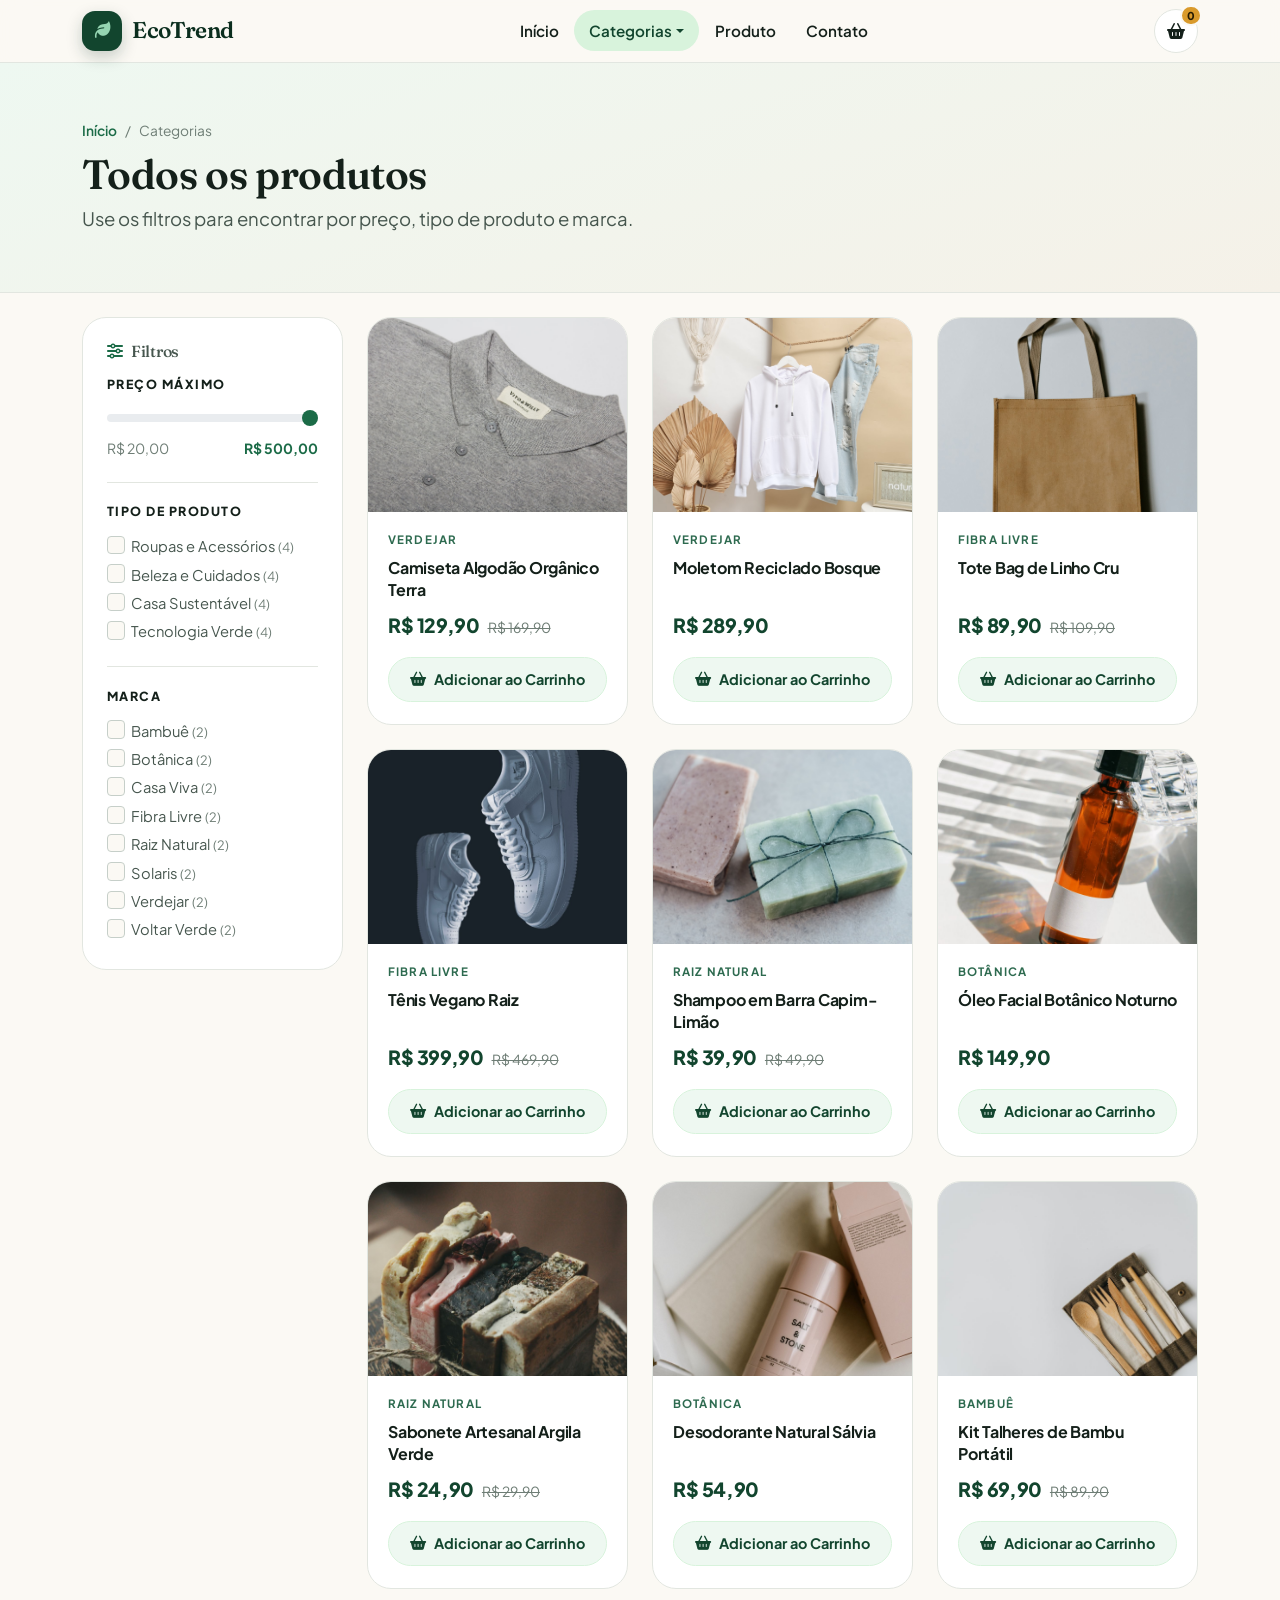
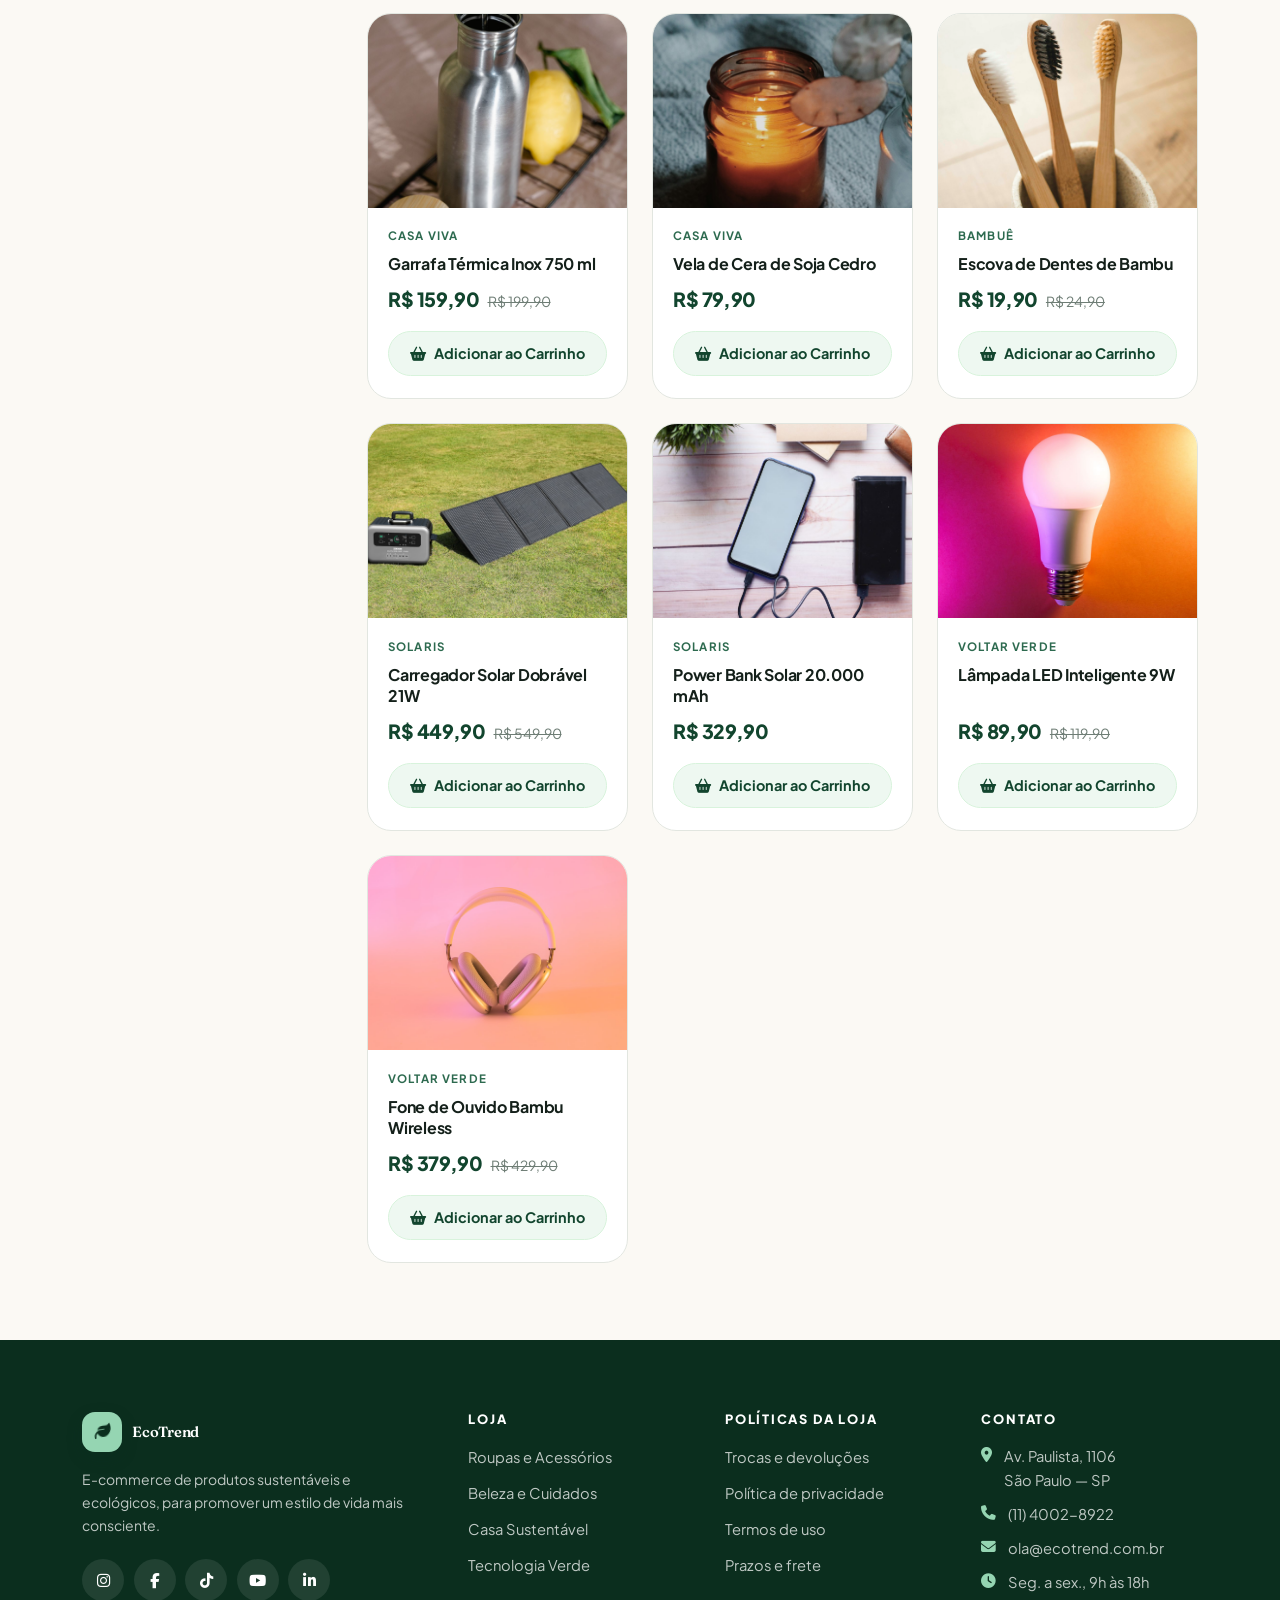
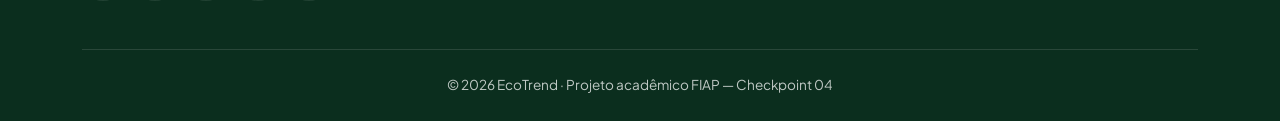
==== commit ed2f9d19: "Adiciona imagens dos produtos e funcionalidade do carrinho" ====
--- a/src/categorias.html
+++ b/src/categorias.html
@@ -32,7 +32,7 @@
       </a>
 
       <div class="d-flex align-items-center gap-2 order-lg-last">
-        <a href="#" class="icon-btn" aria-label="Carrinho de compras">
+        <a href="#" id="botaoCarrinho" class="icon-btn" aria-label="Carrinho de compras">
           <i class="fa-solid fa-basket-shopping"></i>
           <span class="cart-count">0</span>
         </a>
@@ -188,7 +188,7 @@
             <article class="card product-card h-100" data-categoria="roupas" data-marca="Verdejar" data-preco="129.90">
           <div class="product-card__media">
             <a href="produto.html" aria-label="Ver detalhes de Camiseta Algodão Orgânico Terra">
-              <img src="img/camiseta.svg" class="card-img-top" alt="Camiseta Algodão Orgânico Terra" loading="lazy" width="400" height="300">
+              <img src="img/camiseta.jpg" class="card-img-top" alt="Camiseta Algodão Orgânico Terra" loading="lazy" width="400" height="300">
             </a>
           </div>
           <div class="card-body">
@@ -198,7 +198,7 @@
               <span class="price__now">R$ 129,90</span>
             <span class="price__old">R$ 169,90</span>
             </p>
-            <button type="button" class="btn btn-add">
+            <button type="button" class="btn btn-add" data-acao="adicionar-carrinho">
               <i class="fa-solid fa-basket-shopping"></i> Adicionar ao Carrinho
             </button>
           </div>
@@ -206,7 +206,7 @@
         <article class="card product-card h-100" data-categoria="roupas" data-marca="Verdejar" data-preco="289.90">
           <div class="product-card__media">
             <a href="produto.html" aria-label="Ver detalhes de Moletom Reciclado Bosque">
-              <img src="img/moletom.svg" class="card-img-top" alt="Moletom Reciclado Bosque" loading="lazy" width="400" height="300">
+              <img src="img/moletom.jpg" class="card-img-top" alt="Moletom Reciclado Bosque" loading="lazy" width="400" height="300">
             </a>
           </div>
           <div class="card-body">
@@ -215,7 +215,7 @@
             <p class="price mb-2">
               <span class="price__now">R$ 289,90</span>
             </p>
-            <button type="button" class="btn btn-add">
+            <button type="button" class="btn btn-add" data-acao="adicionar-carrinho">
               <i class="fa-solid fa-basket-shopping"></i> Adicionar ao Carrinho
             </button>
           </div>
@@ -223,7 +223,7 @@
         <article class="card product-card h-100" data-categoria="roupas" data-marca="Fibra Livre" data-preco="89.90">
           <div class="product-card__media">
             <a href="produto.html" aria-label="Ver detalhes de Tote Bag de Linho Cru">
-              <img src="img/tote.svg" class="card-img-top" alt="Tote Bag de Linho Cru" loading="lazy" width="400" height="300">
+              <img src="img/tote.jpg" class="card-img-top" alt="Tote Bag de Linho Cru" loading="lazy" width="400" height="300">
             </a>
           </div>
           <div class="card-body">
@@ -233,7 +233,7 @@
               <span class="price__now">R$ 89,90</span>
             <span class="price__old">R$ 109,90</span>
             </p>
-            <button type="button" class="btn btn-add">
+            <button type="button" class="btn btn-add" data-acao="adicionar-carrinho">
               <i class="fa-solid fa-basket-shopping"></i> Adicionar ao Carrinho
             </button>
           </div>
@@ -241,7 +241,7 @@
         <article class="card product-card h-100" data-categoria="roupas" data-marca="Fibra Livre" data-preco="399.90">
           <div class="product-card__media">
             <a href="produto.html" aria-label="Ver detalhes de Tênis Vegano Raiz">
-              <img src="img/tenis.svg" class="card-img-top" alt="Tênis Vegano Raiz" loading="lazy" width="400" height="300">
+              <img src="img/tenis.jpg" class="card-img-top" alt="Tênis Vegano Raiz" loading="lazy" width="400" height="300">
             </a>
           </div>
           <div class="card-body">
@@ -251,7 +251,7 @@
               <span class="price__now">R$ 399,90</span>
             <span class="price__old">R$ 469,90</span>
             </p>
-            <button type="button" class="btn btn-add">
+            <button type="button" class="btn btn-add" data-acao="adicionar-carrinho">
               <i class="fa-solid fa-basket-shopping"></i> Adicionar ao Carrinho
             </button>
           </div>
@@ -259,7 +259,7 @@
         <article class="card product-card h-100" data-categoria="beleza" data-marca="Raiz Natural" data-preco="39.90">
           <div class="product-card__media">
             <a href="produto.html" aria-label="Ver detalhes de Shampoo em Barra Capim-Limão">
-              <img src="img/shampoo-barra.svg" class="card-img-top" alt="Shampoo em Barra Capim-Limão" loading="lazy" width="400" height="300">
+              <img src="img/shampoo-barra.jpg" class="card-img-top" alt="Shampoo em Barra Capim-Limão" loading="lazy" width="400" height="300">
             </a>
           </div>
           <div class="card-body">
@@ -269,7 +269,7 @@
               <span class="price__now">R$ 39,90</span>
             <span class="price__old">R$ 49,90</span>
             </p>
-            <button type="button" class="btn btn-add">
+            <button type="button" class="btn btn-add" data-acao="adicionar-carrinho">
               <i class="fa-solid fa-basket-shopping"></i> Adicionar ao Carrinho
             </button>
           </div>
@@ -277,7 +277,7 @@
         <article class="card product-card h-100" data-categoria="beleza" data-marca="Botânica" data-preco="149.90">
           <div class="product-card__media">
             <a href="produto.html" aria-label="Ver detalhes de Óleo Facial Botânico Noturno">
-              <img src="img/oleo-facial.svg" class="card-img-top" alt="Óleo Facial Botânico Noturno" loading="lazy" width="400" height="300">
+              <img src="img/oleo-facial.jpg" class="card-img-top" alt="Óleo Facial Botânico Noturno" loading="lazy" width="400" height="300">
             </a>
           </div>
           <div class="card-body">
@@ -286,7 +286,7 @@
             <p class="price mb-2">
               <span class="price__now">R$ 149,90</span>
             </p>
-            <button type="button" class="btn btn-add">
+            <button type="button" class="btn btn-add" data-acao="adicionar-carrinho">
               <i class="fa-solid fa-basket-shopping"></i> Adicionar ao Carrinho
             </button>
           </div>
@@ -294,7 +294,7 @@
         <article class="card product-card h-100" data-categoria="beleza" data-marca="Raiz Natural" data-preco="24.90">
           <div class="product-card__media">
             <a href="produto.html" aria-label="Ver detalhes de Sabonete Artesanal Argila Verde">
-              <img src="img/sabonete.svg" class="card-img-top" alt="Sabonete Artesanal Argila Verde" loading="lazy" width="400" height="300">
+              <img src="img/sabonete.jpg" class="card-img-top" alt="Sabonete Artesanal Argila Verde" loading="lazy" width="400" height="300">
             </a>
           </div>
           <div class="card-body">
@@ -304,7 +304,7 @@
               <span class="price__now">R$ 24,90</span>
             <span class="price__old">R$ 29,90</span>
             </p>
-            <button type="button" class="btn btn-add">
+            <button type="button" class="btn btn-add" data-acao="adicionar-carrinho">
               <i class="fa-solid fa-basket-shopping"></i> Adicionar ao Carrinho
             </button>
           </div>
@@ -312,7 +312,7 @@
         <article class="card product-card h-100" data-categoria="beleza" data-marca="Botânica" data-preco="54.90">
           <div class="product-card__media">
             <a href="produto.html" aria-label="Ver detalhes de Desodorante Natural Sálvia">
-              <img src="img/desodorante.svg" class="card-img-top" alt="Desodorante Natural Sálvia" loading="lazy" width="400" height="300">
+              <img src="img/desodorante.jpg" class="card-img-top" alt="Desodorante Natural Sálvia" loading="lazy" width="400" height="300">
             </a>
           </div>
           <div class="card-body">
@@ -321,7 +321,7 @@
             <p class="price mb-2">
               <span class="price__now">R$ 54,90</span>
             </p>
-            <button type="button" class="btn btn-add">
+            <button type="button" class="btn btn-add" data-acao="adicionar-carrinho">
               <i class="fa-solid fa-basket-shopping"></i> Adicionar ao Carrinho
             </button>
           </div>
@@ -329,7 +329,7 @@
         <article class="card product-card h-100" data-categoria="casa" data-marca="Bambuê" data-preco="69.90">
           <div class="product-card__media">
             <a href="produto.html" aria-label="Ver detalhes de Kit Talheres de Bambu Portátil">
-              <img src="img/talheres.svg" class="card-img-top" alt="Kit Talheres de Bambu Portátil" loading="lazy" width="400" height="300">
+              <img src="img/talheres.jpg" class="card-img-top" alt="Kit Talheres de Bambu Portátil" loading="lazy" width="400" height="300">
             </a>
           </div>
           <div class="card-body">
@@ -339,7 +339,7 @@
               <span class="price__now">R$ 69,90</span>
             <span class="price__old">R$ 89,90</span>
             </p>
-            <button type="button" class="btn btn-add">
+            <button type="button" class="btn btn-add" data-acao="adicionar-carrinho">
               <i class="fa-solid fa-basket-shopping"></i> Adicionar ao Carrinho
             </button>
           </div>
@@ -347,7 +347,7 @@
         <article class="card product-card h-100" data-categoria="casa" data-marca="Casa Viva" data-preco="159.90">
           <div class="product-card__media">
             <a href="produto.html" aria-label="Ver detalhes de Garrafa Térmica Inox 750 ml">
-              <img src="img/garrafa.svg" class="card-img-top" alt="Garrafa Térmica Inox 750 ml" loading="lazy" width="400" height="300">
+              <img src="img/garrafa.jpg" class="card-img-top" alt="Garrafa Térmica Inox 750 ml" loading="lazy" width="400" height="300">
             </a>
           </div>
           <div class="card-body">
@@ -357,7 +357,7 @@
               <span class="price__now">R$ 159,90</span>
             <span class="price__old">R$ 199,90</span>
             </p>
-            <button type="button" class="btn btn-add">
+            <button type="button" class="btn btn-add" data-acao="adicionar-carrinho">
               <i class="fa-solid fa-basket-shopping"></i> Adicionar ao Carrinho
             </button>
           </div>
@@ -365,7 +365,7 @@
         <article class="card product-card h-100" data-categoria="casa" data-marca="Casa Viva" data-preco="79.90">
           <div class="product-card__media">
             <a href="produto.html" aria-label="Ver detalhes de Vela de Cera de Soja Cedro">
-              <img src="img/vela.svg" class="card-img-top" alt="Vela de Cera de Soja Cedro" loading="lazy" width="400" height="300">
+              <img src="img/vela.jpg" class="card-img-top" alt="Vela de Cera de Soja Cedro" loading="lazy" width="400" height="300">
             </a>
           </div>
           <div class="card-body">
@@ -374,7 +374,7 @@
             <p class="price mb-2">
               <span class="price__now">R$ 79,90</span>
             </p>
-            <button type="button" class="btn btn-add">
+            <button type="button" class="btn btn-add" data-acao="adicionar-carrinho">
               <i class="fa-solid fa-basket-shopping"></i> Adicionar ao Carrinho
             </button>
           </div>
@@ -382,7 +382,7 @@
         <article class="card product-card h-100" data-categoria="casa" data-marca="Bambuê" data-preco="19.90">
           <div class="product-card__media">
             <a href="produto.html" aria-label="Ver detalhes de Escova de Dentes de Bambu">
-              <img src="img/escova.svg" class="card-img-top" alt="Escova de Dentes de Bambu" loading="lazy" width="400" height="300">
+              <img src="img/escova.jpg" class="card-img-top" alt="Escova de Dentes de Bambu" loading="lazy" width="400" height="300">
             </a>
           </div>
           <div class="card-body">
@@ -392,7 +392,7 @@
               <span class="price__now">R$ 19,90</span>
             <span class="price__old">R$ 24,90</span>
             </p>
-            <button type="button" class="btn btn-add">
+            <button type="button" class="btn btn-add" data-acao="adicionar-carrinho">
               <i class="fa-solid fa-basket-shopping"></i> Adicionar ao Carrinho
             </button>
           </div>
@@ -400,7 +400,7 @@
         <article class="card product-card h-100" data-categoria="tech" data-marca="Solaris" data-preco="449.90">
           <div class="product-card__media">
             <a href="produto.html" aria-label="Ver detalhes de Carregador Solar Dobrável 21W">
-              <img src="img/carregador-solar.svg" class="card-img-top" alt="Carregador Solar Dobrável 21W" loading="lazy" width="400" height="300">
+              <img src="img/carregador-solar.jpg" class="card-img-top" alt="Carregador Solar Dobrável 21W" loading="lazy" width="400" height="300">
             </a>
           </div>
           <div class="card-body">
@@ -410,7 +410,7 @@
               <span class="price__now">R$ 449,90</span>
             <span class="price__old">R$ 549,90</span>
             </p>
-            <button type="button" class="btn btn-add">
+            <button type="button" class="btn btn-add" data-acao="adicionar-carrinho">
               <i class="fa-solid fa-basket-shopping"></i> Adicionar ao Carrinho
             </button>
           </div>
@@ -418,7 +418,7 @@
         <article class="card product-card h-100" data-categoria="tech" data-marca="Solaris" data-preco="329.90">
           <div class="product-card__media">
             <a href="produto.html" aria-label="Ver detalhes de Power Bank Solar 20.000 mAh">
-              <img src="img/powerbank.svg" class="card-img-top" alt="Power Bank Solar 20.000 mAh" loading="lazy" width="400" height="300">
+              <img src="img/powerbank.jpg" class="card-img-top" alt="Power Bank Solar 20.000 mAh" loading="lazy" width="400" height="300">
             </a>
           </div>
           <div class="card-body">
@@ -427,7 +427,7 @@
             <p class="price mb-2">
               <span class="price__now">R$ 329,90</span>
             </p>
-            <button type="button" class="btn btn-add">
+            <button type="button" class="btn btn-add" data-acao="adicionar-carrinho">
               <i class="fa-solid fa-basket-shopping"></i> Adicionar ao Carrinho
             </button>
           </div>
@@ -435,7 +435,7 @@
         <article class="card product-card h-100" data-categoria="tech" data-marca="Voltar Verde" data-preco="89.90">
           <div class="product-card__media">
             <a href="produto.html" aria-label="Ver detalhes de Lâmpada LED Inteligente 9W">
-              <img src="img/lampada.svg" class="card-img-top" alt="Lâmpada LED Inteligente 9W" loading="lazy" width="400" height="300">
+              <img src="img/lampada.jpg" class="card-img-top" alt="Lâmpada LED Inteligente 9W" loading="lazy" width="400" height="300">
             </a>
           </div>
           <div class="card-body">
@@ -445,7 +445,7 @@
               <span class="price__now">R$ 89,90</span>
             <span class="price__old">R$ 119,90</span>
             </p>
-            <button type="button" class="btn btn-add">
+            <button type="button" class="btn btn-add" data-acao="adicionar-carrinho">
               <i class="fa-solid fa-basket-shopping"></i> Adicionar ao Carrinho
             </button>
           </div>
@@ -453,7 +453,7 @@
         <article class="card product-card h-100" data-categoria="tech" data-marca="Voltar Verde" data-preco="379.90">
           <div class="product-card__media">
             <a href="produto.html" aria-label="Ver detalhes de Fone de Ouvido Bambu Wireless">
-              <img src="img/fones.svg" class="card-img-top" alt="Fone de Ouvido Bambu Wireless" loading="lazy" width="400" height="300">
+              <img src="img/fones.jpg" class="card-img-top" alt="Fone de Ouvido Bambu Wireless" loading="lazy" width="400" height="300">
             </a>
           </div>
           <div class="card-body">
@@ -463,7 +463,7 @@
               <span class="price__now">R$ 379,90</span>
             <span class="price__old">R$ 429,90</span>
             </p>
-            <button type="button" class="btn btn-add">
+            <button type="button" class="btn btn-add" data-acao="adicionar-carrinho">
               <i class="fa-solid fa-basket-shopping"></i> Adicionar ao Carrinho
             </button>
           </div>
--- a/src/css/style.css
+++ b/src/css/style.css
@@ -276,7 +276,12 @@
 }
 .hero-stage img {
   position: relative;
-  width: 76%;
+  max-width: 76%;
+  max-height: 76%;
+  width: auto;
+  height: auto;
+  object-fit: contain;
+  border-radius: 18px;
   filter: drop-shadow(0 26px 42px rgba(11, 46, 30, .2));
 }
 
@@ -336,8 +341,7 @@
 .product-card__media img {
   display: block;
   width: 100%; height: 100%;
-  object-fit: contain;              /* mostra a ilustração inteira, sem corte */
-  padding: .5rem;
+  object-fit: cover;                /* preenche o quadro com a fotografia real */
   transition: transform .45s var(--ease);
 }
 .product-card:hover .product-card__media img { transform: scale(1.07); }
@@ -440,7 +444,7 @@
   display: grid; place-items: center;
   overflow: hidden;
 }
-.produto-media img { width: 88%; }
+.produto-media img { width: 100%; height: 100%; object-fit: cover; }
 
 .product-title { font-size: clamp(1.75rem, 3.4vw, 2.5rem); margin: .55rem 0 .8rem; }
 
@@ -537,7 +541,80 @@
   font-size: .85rem;
 }
 
-/* ---------- 11. Responsividade --------------------------------------- */
+/* ---------- 11. Carrinho de compras (offcanvas e modal) --------------- */
+.offcanvas-carrinho { width: min(430px, 100%); background: var(--cream); }
+.offcanvas-carrinho .offcanvas-header {
+  border-bottom: 1px solid var(--line);
+  padding: 1.3rem 1.5rem;
+}
+.offcanvas-carrinho .offcanvas-title {
+  font-family: "Fraunces", Georgia, serif;
+  font-weight: 600;
+  color: var(--eco-900);
+  display: flex; align-items: center; gap: .6rem;
+}
+.offcanvas-carrinho .offcanvas-body { padding: 0; }
+
+.carrinho-lista { padding: 0 1.5rem; }
+.carrinho-vazio { text-align: center; color: var(--muted); padding: 3.5rem 1rem; }
+.carrinho-vazio i { font-size: 2.4rem; color: var(--eco-300); margin-bottom: 1rem; display: block; }
+
+.carrinho-item {
+  display: flex;
+  gap: 1rem;
+  padding: 1.1rem 0;
+  border-bottom: 1px solid var(--line);
+}
+.carrinho-item__img {
+  width: 72px; height: 72px;
+  border-radius: var(--radius-sm);
+  object-fit: cover;
+  background: var(--sand);
+  flex-shrink: 0;
+}
+.carrinho-item__info { flex: 1; min-width: 0; }
+.carrinho-item__nome {
+  font-weight: 600;
+  color: var(--ink);
+  font-size: .92rem;
+  line-height: 1.3;
+}
+.carrinho-item__preco { color: var(--eco-700); font-weight: 700; font-size: .9rem; }
+.carrinho-item__qtd { display: inline-flex; align-items: center; gap: .6rem; margin-top: .5rem; }
+.carrinho-item__qtd button {
+  width: 26px; height: 26px;
+  border-radius: 50%;
+  border: 1px solid var(--line);
+  background: #fff;
+  display: grid; place-items: center;
+  font-weight: 700;
+  line-height: 1;
+  color: var(--eco-800);
+}
+.carrinho-item__qtd button:hover { background: var(--eco-100); }
+.carrinho-item__qtd span { min-width: 1.2rem; text-align: center; font-weight: 600; }
+.carrinho-item__remover {
+  align-self: flex-start;
+  background: none;
+  border: none;
+  color: var(--muted);
+  padding: .2rem;
+}
+.carrinho-item__remover:hover { color: var(--clay); }
+
+.carrinho-resumo {
+  border-top: 1px solid var(--line);
+  background: #fff;
+  padding: 1.2rem 1.5rem 1.5rem;
+}
+.carrinho-resumo .carrinho-total { font-size: 1.35rem; }
+
+.modal-compra .modal-content { border-radius: var(--radius-lg); border: none; box-shadow: var(--shadow-lg); }
+.modal-compra .modal-body { padding: 2.6rem 2rem; }
+.modal-compra i.fa-circle-check { font-size: 3rem; color: var(--eco-600); }
+.modal-compra h2 { font-family: "Fraunces", Georgia, serif; color: var(--eco-900); }
+
+/* ---------- 12. Responsividade --------------------------------------- */
 @media (max-width: 1199.98px) {
   .footer-grid { grid-template-columns: 1.4fr repeat(2, 1fr); }
 }
